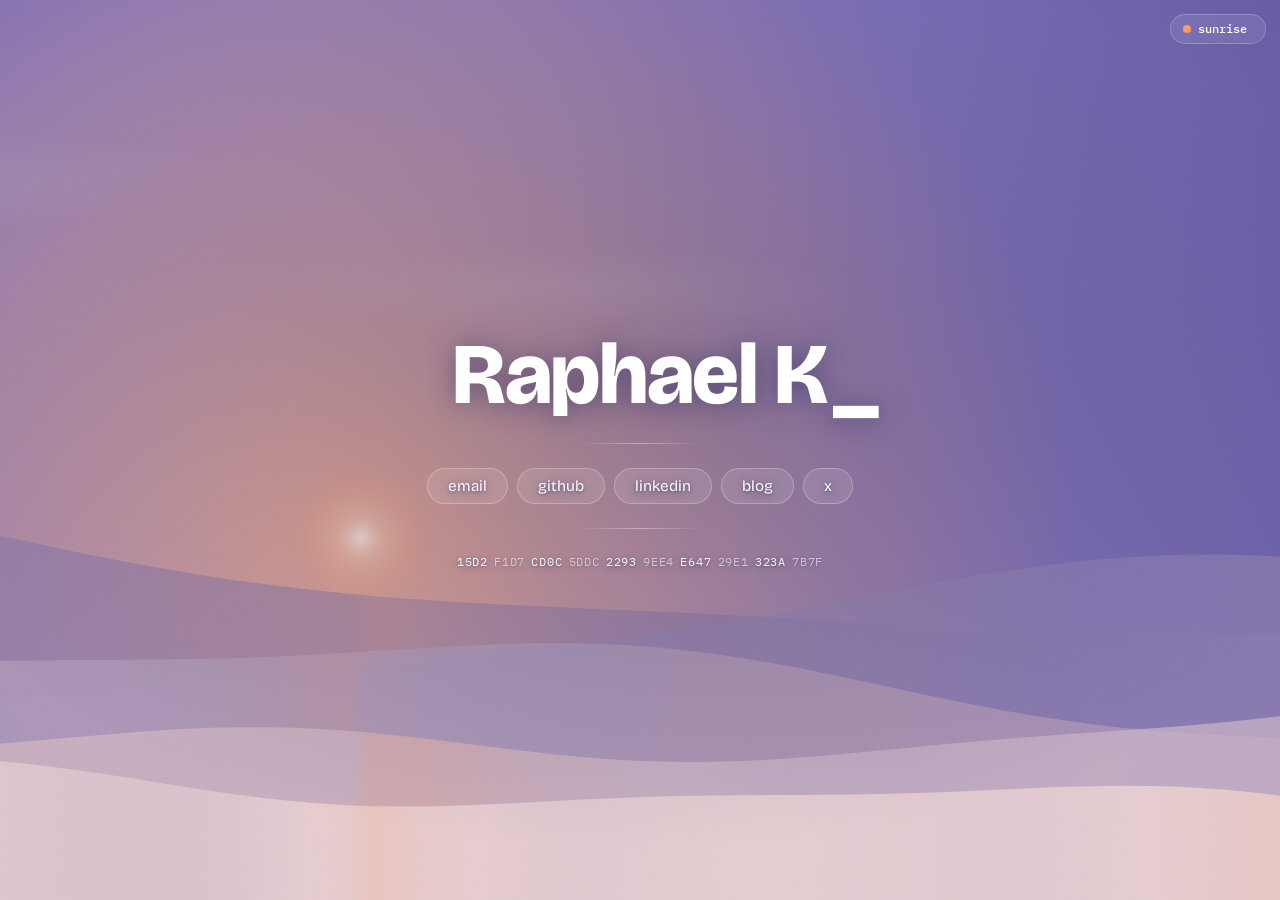
==== index.html @ a86c5ae1 "Always-visible night moon, faster directional waves, lunar tides, layout - The moon now always shows" ====
<!DOCTYPE html>
<html lang="en">
<head>
<meta charset="utf-8">
<title>Raphael Karger</title>
<meta name="description" content="Raphael Karger — developer, security engineer, security researcher.">
<meta name="author" content="Raphael Karger">
<meta name="viewport" content="width=device-width, initial-scale=1">
<link rel="shortcut icon" href="favicon.ico" type="image/x-icon">
<link rel="stylesheet" href="assets/css/main.css">
<script src="assets/js/scene.js" defer></script>
</head>
<body>
<canvas id="scene" aria-hidden="true"></canvas>
<div class="grain" aria-hidden="true"></div>
<div class="scrim" aria-hidden="true"></div>

<button id="chip" type="button" aria-expanded="false" aria-controls="panel">
	<span class="orb" aria-hidden="true"></span><span id="phase">&hellip;</span><span class="more" id="chip-more"></span>
</button>

<div id="panel" hidden>
	<input id="scrub" type="range" min="0" max="1439" step="5" aria-label="Scrub time of day (minutes since midnight)">
	<div class="row">
		<button id="live-btn" type="button">live</button>
		<button id="geo-btn" type="button">use precise location</button>
	</div>
	<div id="mode-line">approximate &middot; clock time</div>
</div>

<main>
	<h1 aria-label="Raphael Karger"><span class="name-wrap"><span id="name">Raphael Karger</span><span class="cursor" aria-hidden="true">_</span></span></h1>
	<div class="sep" aria-hidden="true"></div>
	<nav class="links" aria-label="Links">
		<a class="pill" href="mailto:site@karger.is">email</a>
		<a class="pill" href="https://github.com/rek7" target="_blank" rel="noopener">github</a>
		<a class="pill" href="https://www.linkedin.com/in/raphael-karger/" target="_blank" rel="noopener">linkedin</a>
		<a class="pill" href="https://blog.raphael.karger.is" target="_blank" rel="noopener">blog</a>
		<a class="pill" href="https://x.com/pwnszn" target="_blank" rel="noopener">x</a>
	</nav>
	<div class="sep" aria-hidden="true"></div>
	<button id="fp" type="button" aria-label="Copy PGP fingerprint">
		<span class="g">15D2</span><span class="g">F1D7</span><span class="g">CD0C</span><span class="g">5DDC</span><span class="g">2293</span><span class="g">9EE4</span><span class="g">E647</span><span class="g">29E1</span><span class="g">323A</span><span class="g">7B75</span>
		<span id="fp-note" role="status">copied</span>
	</button>
</main>

</body>
</html>
---- assets/css/main.css ----
/* ---------- fonts (self-hosted) ---------- */

@font-face {
	font-family: 'Bricolage Grotesque';
	src: url('../fonts/BricolageGrotesque-var.woff2') format('woff2');
	font-weight: 200 800;
	font-style: normal;
	font-display: swap;
}

@font-face {
	font-family: 'IBM Plex Mono';
	src: url('../fonts/IBMPlexMono-400.woff2') format('woff2');
	font-weight: 400;
	font-style: normal;
	font-display: swap;
}

@font-face {
	font-family: 'IBM Plex Mono';
	src: url('../fonts/IBMPlexMono-500.woff2') format('woff2');
	font-weight: 500;
	font-style: normal;
	font-display: swap;
}

/* ---------- base ---------- */

:root {
	/* text protection: these exist so the sun can pass directly behind the
	   content at any hour without destroying legibility. Do not remove. */
	--shadow-display: 0 2px 26px rgba(35, 38, 96, 0.5);
	--shadow-small: 0 1px 3px rgba(35, 38, 96, 0.45), 0 2px 12px rgba(35, 38, 96, 0.4);
	--mono: 'IBM Plex Mono', ui-monospace, monospace;
}

* { margin: 0; padding: 0; box-sizing: border-box; }

html, body { height: 100%; }

body {
	font-family: 'Bricolage Grotesque', system-ui, sans-serif;
	color: #fff;
	background: #14163a;
	overflow: hidden;
}

:focus-visible { outline: 2px solid rgba(255, 255, 255, 0.75); outline-offset: 2px; }

/* ---------- scene layers ---------- */

#scene {
	position: fixed;
	inset: 0;
	width: 100%;
	height: 100%;
	animation: fade-in 1.6s ease both;
}

.grain {
	position: fixed;
	inset: 0;
	pointer-events: none;
	opacity: 0.035;
	background-image: url("data:image/svg+xml,%3Csvg xmlns='http://www.w3.org/2000/svg' width='160' height='160'%3E%3Cfilter id='n'%3E%3CfeTurbulence type='fractalNoise' baseFrequency='.85' numOctaves='2' stitchTiles='stitch'/%3E%3C/filter%3E%3Crect width='160' height='160' filter='url(%23n)'/%3E%3C/svg%3E");
}

.scrim {
	position: fixed;
	inset: 0;
	pointer-events: none;
	background: radial-gradient(90% 72% at 50% 44%, rgba(22, 24, 64, 0.22), rgba(22, 24, 64, 0) 70%);
}

/* ---------- content ---------- */

main {
	position: fixed;
	inset: 0;
	display: flex;
	flex-direction: column;
	align-items: center;
	justify-content: center;
	text-align: center;
	padding: 0 1.2rem;
}

h1 {
	font-size: clamp(2.7rem, 7.5vw, 5.4rem);
	font-weight: 800;
	letter-spacing: -0.015em;
	line-height: 1.02;
	text-shadow: var(--shadow-display);
	animation: rise 0.9s cubic-bezier(0.2, 0.7, 0.2, 1) 0.15s both;
}

/* the cursor hangs outside the layout box so the name itself centers truly */
.name-wrap {
	position: relative;
	display: inline-block;
}

.cursor {
	position: absolute;
	left: 100%;
	margin-left: 0.06em;
	animation: blink 1.15s steps(1, end) infinite;
}

.sep {
	width: 120px;
	height: 1px;
	margin: 1.5rem auto;
	background: linear-gradient(90deg, rgba(255, 255, 255, 0), rgba(255, 255, 255, 0.4), rgba(255, 255, 255, 0));
	animation: rise 0.9s cubic-bezier(0.2, 0.7, 0.2, 1) 0.35s both;
}

@keyframes blink {
	0% { opacity: 1; }
	50% { opacity: 0; }
	100% { opacity: 1; }
}

.links {
	display: flex;
	flex-wrap: wrap;
	justify-content: center;
	gap: 0.6rem;
	animation: rise 0.9s cubic-bezier(0.2, 0.7, 0.2, 1) 0.45s both;
}

.pill {
	font-weight: 400;
	font-size: 0.95rem;
	color: #fff;
	text-decoration: none;
	padding: 0.5em 1.3em;
	border-radius: 999px;
	background: rgba(255, 255, 255, 0.1);
	border: 1px solid rgba(255, 255, 255, 0.26);
	-webkit-backdrop-filter: blur(10px);
	backdrop-filter: blur(10px);
	text-shadow: var(--shadow-small);
	transition: background 0.25s ease, transform 0.25s ease;
}

.pill:hover { background: rgba(255, 255, 255, 0.19); transform: translateY(-1px); }

#fp {
	position: relative;
	display: flex;
	flex-wrap: wrap;
	justify-content: center;
	gap: 0.5em;
	background: none;
	border: 0;
	color: #fff;
	font-family: var(--mono);
	font-weight: 400;
	font-size: clamp(0.62rem, 1.8vw, 0.78rem);
	letter-spacing: 0.06em;
	cursor: pointer;
	text-shadow: var(--shadow-small);
	animation: rise 0.9s cubic-bezier(0.2, 0.7, 0.2, 1) 0.6s both;
}

#fp .g { opacity: 0.95; }
#fp .g:nth-child(even) { opacity: 0.55; }

#fp-note {
	position: absolute;
	top: 100%;
	left: 50%;
	transform: translate(-50%, 0.7em);
	font-size: 0.9em;
	opacity: 0;
	transition: opacity 0.35s ease;
	pointer-events: none;
}

#fp-note.show { opacity: 0.85; }

/* ---------- status chip + panel ---------- */

#chip {
	position: fixed;
	top: 14px;
	right: 14px;
	z-index: 5;
	display: flex;
	align-items: center;
	gap: 0.6em;
	font-family: var(--mono);
	font-weight: 500;
	font-size: 0.72rem;
	color: #fff;
	background: rgba(255, 255, 255, 0.09);
	border: 1px solid rgba(255, 255, 255, 0.22);
	border-radius: 999px;
	padding: 0.55em 1em;
	-webkit-backdrop-filter: blur(10px);
	backdrop-filter: blur(10px);
	cursor: pointer;
	animation: rise 0.9s cubic-bezier(0.2, 0.7, 0.2, 1) 0.85s both;
}

#chip .orb {
	width: 0.68em;
	height: 0.68em;
	border-radius: 50%;
	background: #fff;
	flex: none;
}

#chip .more {
	max-width: 0;
	overflow: hidden;
	white-space: nowrap;
	opacity: 0;
	transition: max-width 0.5s ease, opacity 0.4s ease;
}

#chip:hover .more, #chip:focus-visible .more, #chip.open .more {
	max-width: 34ch;
	opacity: 0.9;
}

#panel {
	position: fixed;
	top: 58px;
	right: 14px;
	z-index: 5;
	width: min(300px, calc(100vw - 28px));
	padding: 1rem;
	border-radius: 14px;
	background: rgba(30, 32, 80, 0.38);
	border: 1px solid rgba(255, 255, 255, 0.2);
	-webkit-backdrop-filter: blur(14px);
	backdrop-filter: blur(14px);
	font-family: var(--mono);
	font-size: 0.72rem;
	color: #fff;
	display: flex;
	flex-direction: column;
	gap: 0.75rem;
}

#panel[hidden] { display: none; }

#scrub { width: 100%; accent-color: #fff; cursor: pointer; }

#panel .row { display: flex; gap: 0.5rem; }

#panel .row button {
	font-family: var(--mono);
	font-weight: 500;
	font-size: 0.72rem;
	color: #fff;
	background: rgba(255, 255, 255, 0.1);
	border: 1px solid rgba(255, 255, 255, 0.24);
	border-radius: 999px;
	padding: 0.45em 1em;
	cursor: pointer;
	transition: background 0.25s ease;
}

#panel .row button:hover { background: rgba(255, 255, 255, 0.2); }

#mode-line { opacity: 0.72; }

/* ---------- motion ---------- */

@keyframes rise {
	from { opacity: 0; transform: translateY(14px); }
	to { opacity: 1; transform: none; }
}

@keyframes fade-in { from { opacity: 0; } }

@media (prefers-reduced-motion: reduce) {
	*, *::before, *::after {
		animation: none !important;
		transition: none !important;
	}
}
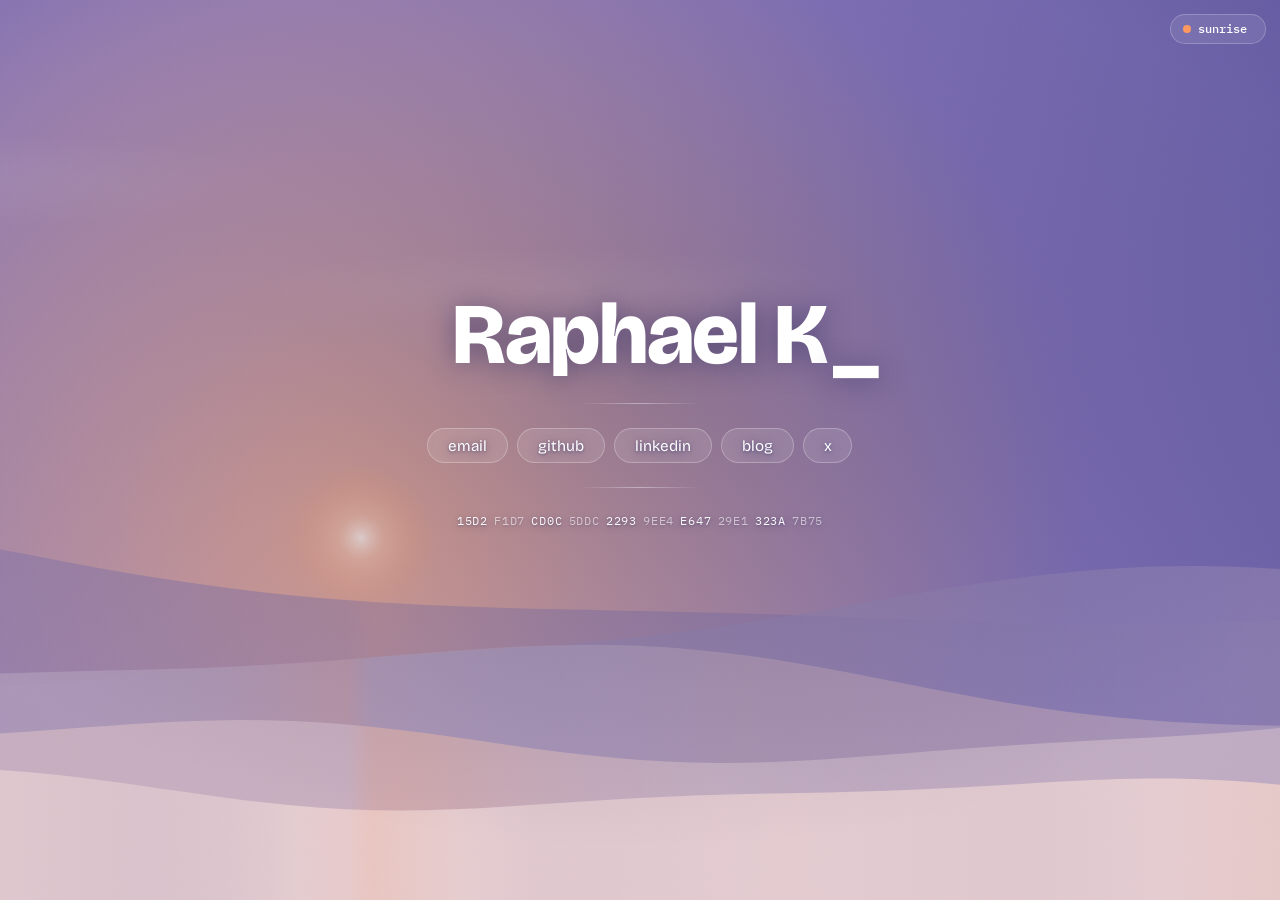
==== commit 21f2809b: "Copy check pill, gated entrance choreography, pill scramble, calmer edges - The fingerprint's "copie" ====
--- a/index.html
+++ b/index.html
@@ -9,6 +9,7 @@
 <link rel="shortcut icon" href="favicon.ico" type="image/x-icon">
 <link rel="stylesheet" href="assets/css/main.css">
 <script src="assets/js/scene.js" defer></script>
+<noscript><style>* { animation: none !important; }</style></noscript>
 </head>
 <body>
 <canvas id="scene" aria-hidden="true"></canvas>
@@ -41,7 +42,7 @@
 	<div class="sep" aria-hidden="true"></div>
 	<button id="fp" type="button" aria-label="Copy PGP fingerprint">
 		<span class="g">15D2</span><span class="g">F1D7</span><span class="g">CD0C</span><span class="g">5DDC</span><span class="g">2293</span><span class="g">9EE4</span><span class="g">E647</span><span class="g">29E1</span><span class="g">323A</span><span class="g">7B75</span>
-		<span id="fp-note" role="status">copied</span>
+		<span id="fp-note" role="status"><svg viewBox="0 0 12 12" aria-hidden="true"><path d="M2 6.2 5 9l5-6" fill="none" stroke="currentColor" stroke-width="1.6" stroke-linecap="round" stroke-linejoin="round"/></svg>copied</span>
 	</button>
 </main>
 
--- a/assets/css/main.css
+++ b/assets/css/main.css
@@ -82,7 +82,16 @@
 	align-items: center;
 	justify-content: center;
 	text-align: center;
-	padding: 0 1.2rem;
+	padding: 0 1.2rem 9vh;
+}
+
+/* the whole entrance holds until the first frame has painted (body.ready,
+   set on load) so refreshes get the same choreography as first visits */
+body:not(.ready) #scene,
+body:not(.ready) #chip,
+body:not(.ready) main,
+body:not(.ready) main * {
+	animation-play-state: paused !important;
 }
 
 h1 {
@@ -171,14 +180,26 @@
 	position: absolute;
 	top: 100%;
 	left: 50%;
-	transform: translate(-50%, 0.7em);
-	font-size: 0.9em;
+	transform: translate(-50%, 0.9em);
+	display: inline-flex;
+	align-items: center;
+	gap: 0.45em;
+	padding: 0.4em 1em;
+	border-radius: 999px;
+	background: rgba(255, 255, 255, 0.14);
+	border: 1px solid rgba(255, 255, 255, 0.3);
+	-webkit-backdrop-filter: blur(10px);
+	backdrop-filter: blur(10px);
+	font-size: 0.95em;
+	white-space: nowrap;
 	opacity: 0;
 	transition: opacity 0.35s ease;
 	pointer-events: none;
 }
 
-#fp-note.show { opacity: 0.85; }
+#fp-note svg { width: 1em; height: 1em; }
+
+#fp-note.show { opacity: 1; }
 
 /* ---------- status chip + panel ---------- */
 
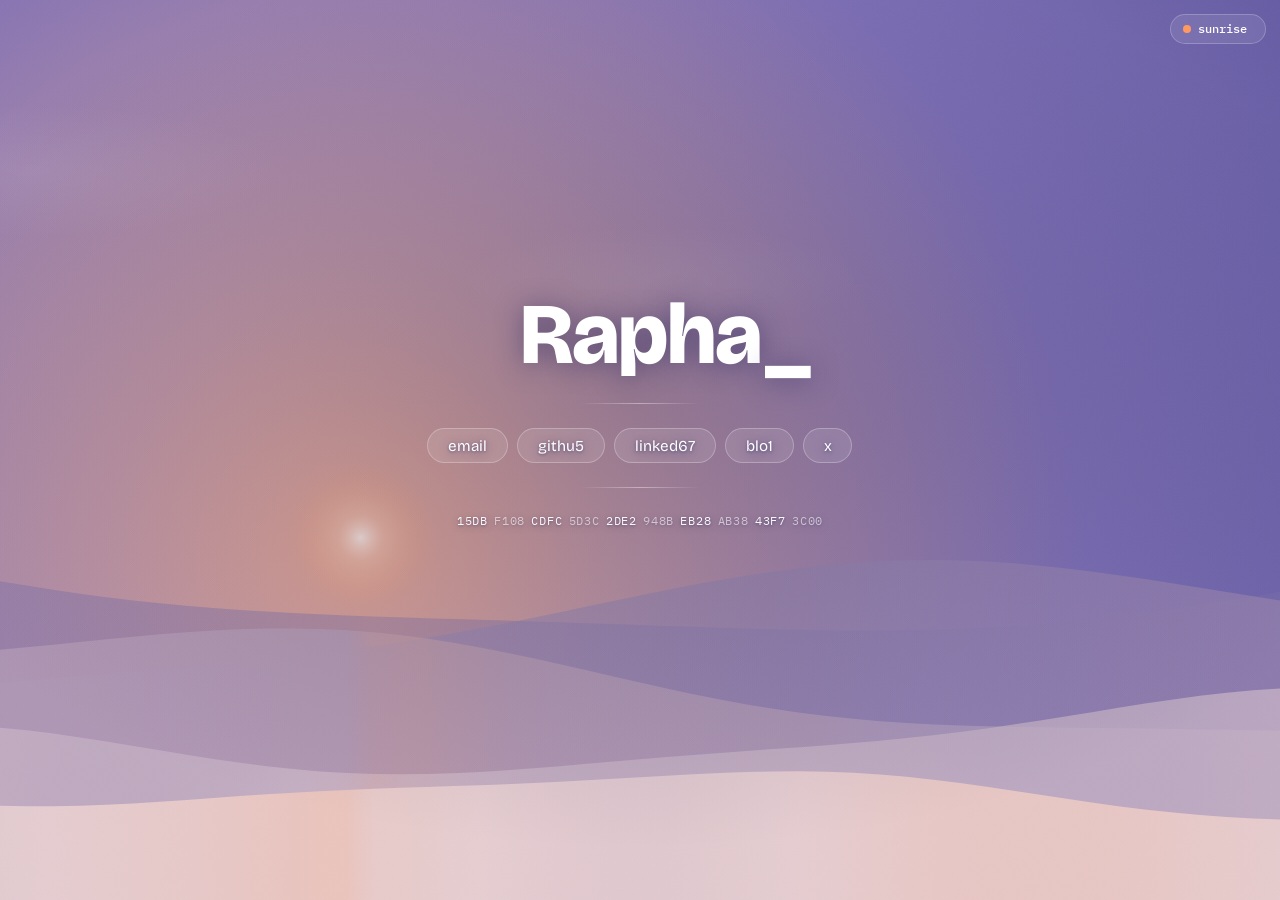
==== commit a2231116: "Livelier sea with real tide/breeze physics, sky hover cards, slower entrance - Waves: bigger amplitu" ====
--- a/index.html
+++ b/index.html
@@ -29,6 +29,8 @@
 	<div id="mode-line">approximate &middot; clock time</div>
 </div>
 
+<div id="sky-tip" aria-hidden="true" hidden></div>
+
 <main>
 	<h1 aria-label="Raphael Karger"><span class="name-wrap"><span id="name">Raphael Karger</span><span class="cursor" aria-hidden="true">_</span></span></h1>
 	<div class="sep" aria-hidden="true"></div>
--- a/assets/css/main.css
+++ b/assets/css/main.css
@@ -54,7 +54,7 @@
 	inset: 0;
 	width: 100%;
 	height: 100%;
-	animation: fade-in 1.6s ease both;
+	animation: fade-in 2.4s ease both;
 }
 
 .grain {
@@ -83,6 +83,31 @@
 	justify-content: center;
 	text-align: center;
 	padding: 0 1.2rem 9vh;
+	/* hovers fall through to the sky; interactive elements re-enable below */
+	pointer-events: none;
+}
+
+main a, main button {
+	pointer-events: auto;
+}
+
+#sky-tip {
+	position: fixed;
+	z-index: 4;
+	transform: translate(-50%, 0);
+	font-family: var(--mono);
+	font-size: 0.72rem;
+	line-height: 1.9;
+	text-align: center;
+	color: #fff;
+	white-space: nowrap;
+	padding: 0.5em 1.1em;
+	border-radius: 12px;
+	background: rgba(30, 32, 80, 0.4);
+	border: 1px solid rgba(255, 255, 255, 0.24);
+	-webkit-backdrop-filter: blur(10px);
+	backdrop-filter: blur(10px);
+	pointer-events: none;
 }
 
 /* the whole entrance holds until the first frame has painted (body.ready,
@@ -100,7 +125,7 @@
 	letter-spacing: -0.015em;
 	line-height: 1.02;
 	text-shadow: var(--shadow-display);
-	animation: rise 0.9s cubic-bezier(0.2, 0.7, 0.2, 1) 0.15s both;
+	animation: rise 1.35s cubic-bezier(0.2, 0.7, 0.2, 1) 0.25s both;
 }
 
 /* the cursor hangs outside the layout box so the name itself centers truly */
@@ -121,7 +146,7 @@
 	height: 1px;
 	margin: 1.5rem auto;
 	background: linear-gradient(90deg, rgba(255, 255, 255, 0), rgba(255, 255, 255, 0.4), rgba(255, 255, 255, 0));
-	animation: rise 0.9s cubic-bezier(0.2, 0.7, 0.2, 1) 0.35s both;
+	animation: rise 1.35s cubic-bezier(0.2, 0.7, 0.2, 1) 0.5s both;
 }
 
 @keyframes blink {
@@ -135,7 +160,7 @@
 	flex-wrap: wrap;
 	justify-content: center;
 	gap: 0.6rem;
-	animation: rise 0.9s cubic-bezier(0.2, 0.7, 0.2, 1) 0.45s both;
+	animation: rise 1.35s cubic-bezier(0.2, 0.7, 0.2, 1) 0.7s both;
 }
 
 .pill {
@@ -170,7 +195,7 @@
 	letter-spacing: 0.06em;
 	cursor: pointer;
 	text-shadow: var(--shadow-small);
-	animation: rise 0.9s cubic-bezier(0.2, 0.7, 0.2, 1) 0.6s both;
+	animation: rise 1.35s cubic-bezier(0.2, 0.7, 0.2, 1) 0.9s both;
 }
 
 #fp .g { opacity: 0.95; }
@@ -222,7 +247,7 @@
 	-webkit-backdrop-filter: blur(10px);
 	backdrop-filter: blur(10px);
 	cursor: pointer;
-	animation: rise 0.9s cubic-bezier(0.2, 0.7, 0.2, 1) 0.85s both;
+	animation: rise 1.35s cubic-bezier(0.2, 0.7, 0.2, 1) 1.3s both;
 }
 
 #chip .orb {
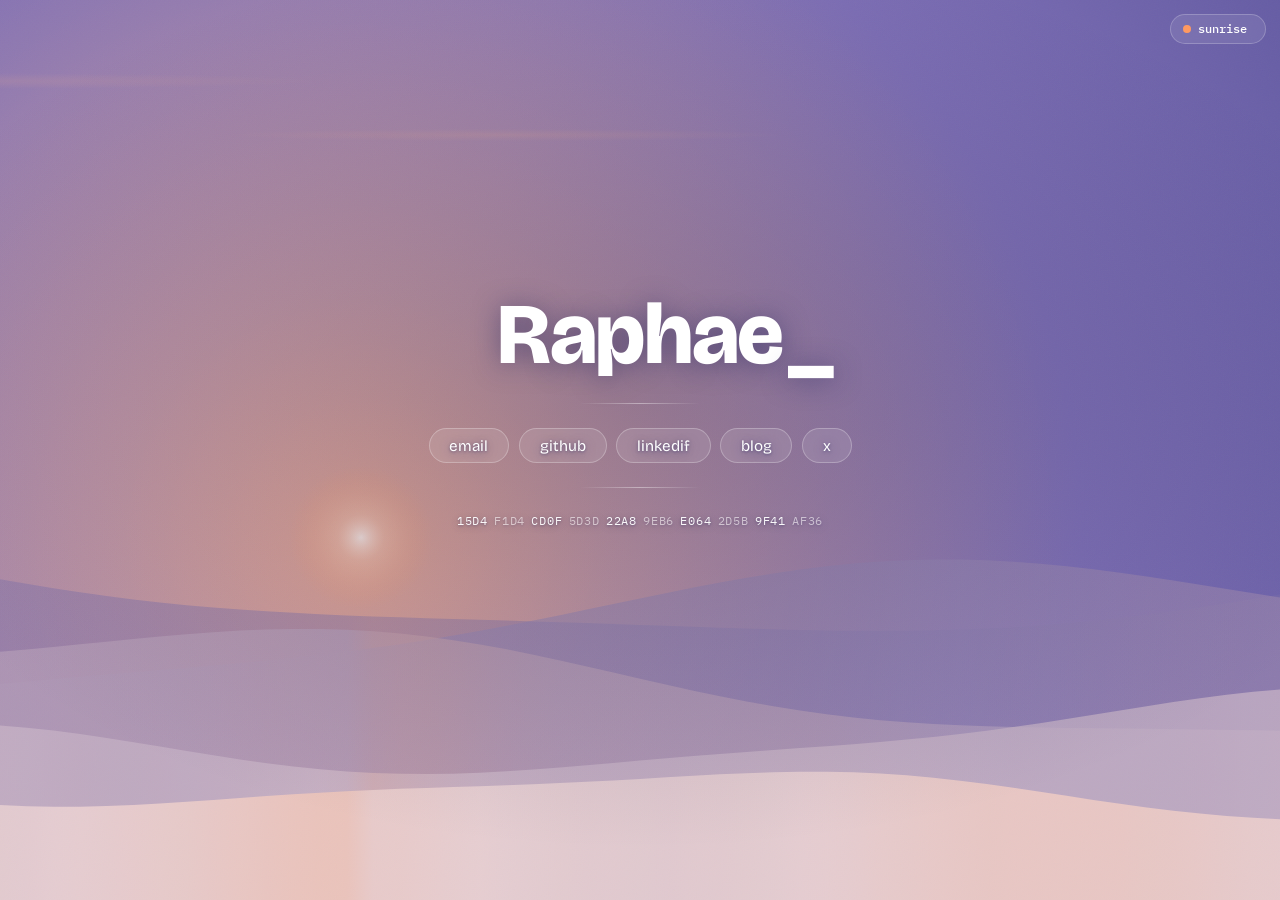
==== commit 3fca0ea0: "Document the design system for future agents; scene-matched favicon - CLAUDE.md captures the holism " ====
--- a/index.html
+++ b/index.html
@@ -6,7 +6,9 @@
 <meta name="description" content="Raphael Karger — developer, security engineer, security researcher.">
 <meta name="author" content="Raphael Karger">
 <meta name="viewport" content="width=device-width, initial-scale=1">
-<link rel="shortcut icon" href="favicon.ico" type="image/x-icon">
+<link rel="icon" type="image/svg+xml" href="favicon.svg">
+<link rel="icon" type="image/png" sizes="512x512" href="favicon.png">
+<link rel="apple-touch-icon" href="favicon.png">
 <link rel="stylesheet" href="assets/css/main.css">
 <script src="assets/js/scene.js" defer></script>
 <noscript><style>* { animation: none !important; }</style></noscript>
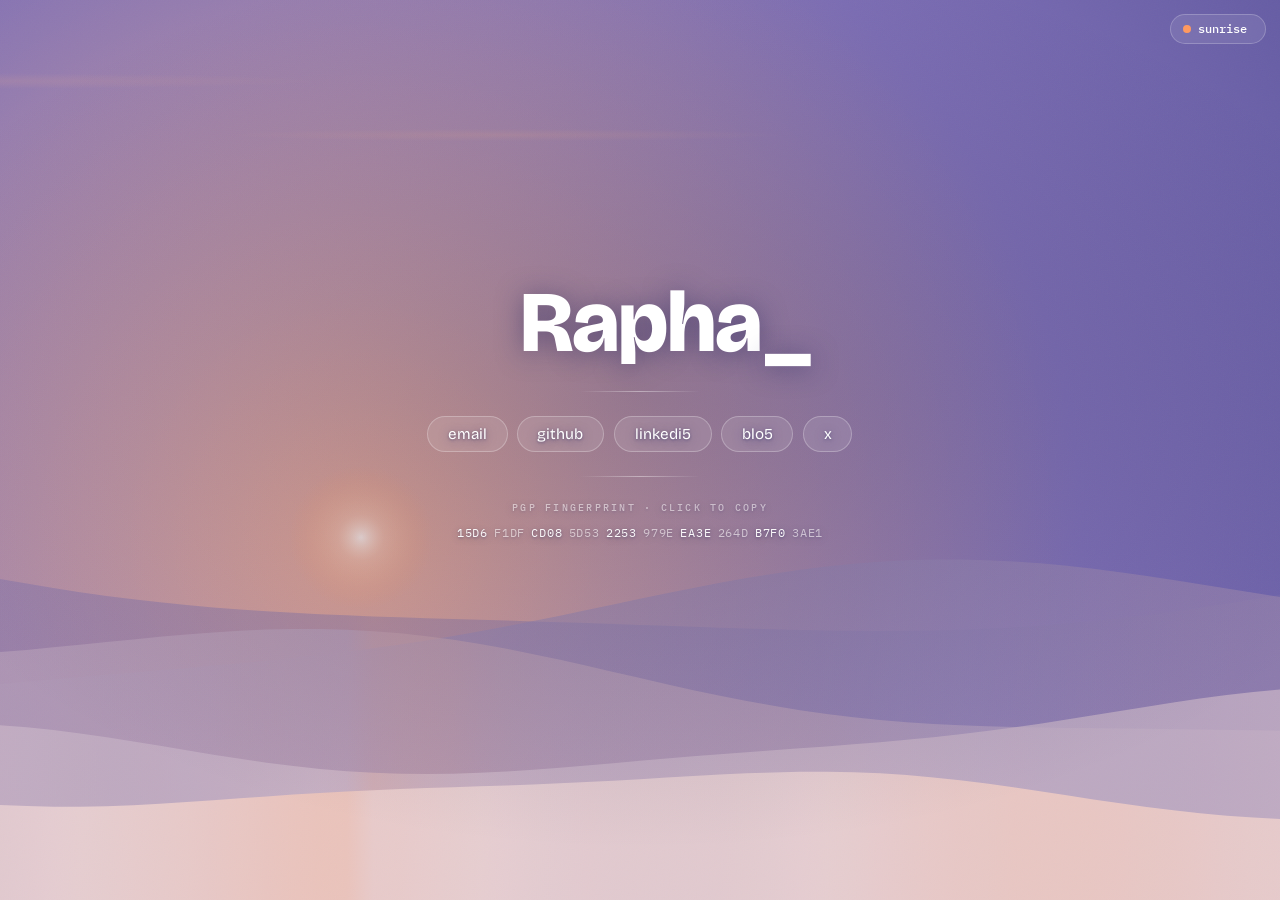
==== commit 1585e88c: "Label the PGP fingerprint, crossfade the moon, higher-contrast favicon - The fingerprint now says wh" ====
--- a/index.html
+++ b/index.html
@@ -44,7 +44,8 @@
 		<a class="pill" href="https://x.com/pwnszn" target="_blank" rel="noopener">x</a>
 	</nav>
 	<div class="sep" aria-hidden="true"></div>
-	<button id="fp" type="button" aria-label="Copy PGP fingerprint">
+	<button id="fp" type="button" aria-label="Copy PGP fingerprint" title="Copy PGP fingerprint">
+		<span class="fp-label" aria-hidden="true">pgp fingerprint &middot; click to copy</span>
 		<span class="g">15D2</span><span class="g">F1D7</span><span class="g">CD0C</span><span class="g">5DDC</span><span class="g">2293</span><span class="g">9EE4</span><span class="g">E647</span><span class="g">29E1</span><span class="g">323A</span><span class="g">7B75</span>
 		<span id="fp-note" role="status"><svg viewBox="0 0 12 12" aria-hidden="true"><path d="M2 6.2 5 9l5-6" fill="none" stroke="currentColor" stroke-width="1.6" stroke-linecap="round" stroke-linejoin="round"/></svg>copied</span>
 	</button>
--- a/assets/css/main.css
+++ b/assets/css/main.css
@@ -198,8 +198,18 @@
 	animation: rise 1.35s cubic-bezier(0.2, 0.7, 0.2, 1) 0.9s both;
 }
 
+#fp .fp-label {
+	width: 100%;
+	font-size: 0.82em;
+	font-weight: 500;
+	letter-spacing: 0.22em;
+	text-transform: uppercase;
+	opacity: 0.5;
+	margin-bottom: 0.4em;
+}
+
 #fp .g { opacity: 0.95; }
-#fp .g:nth-child(even) { opacity: 0.55; }
+#fp .g:nth-child(odd) { opacity: 0.55; }
 
 #fp-note {
 	position: absolute;
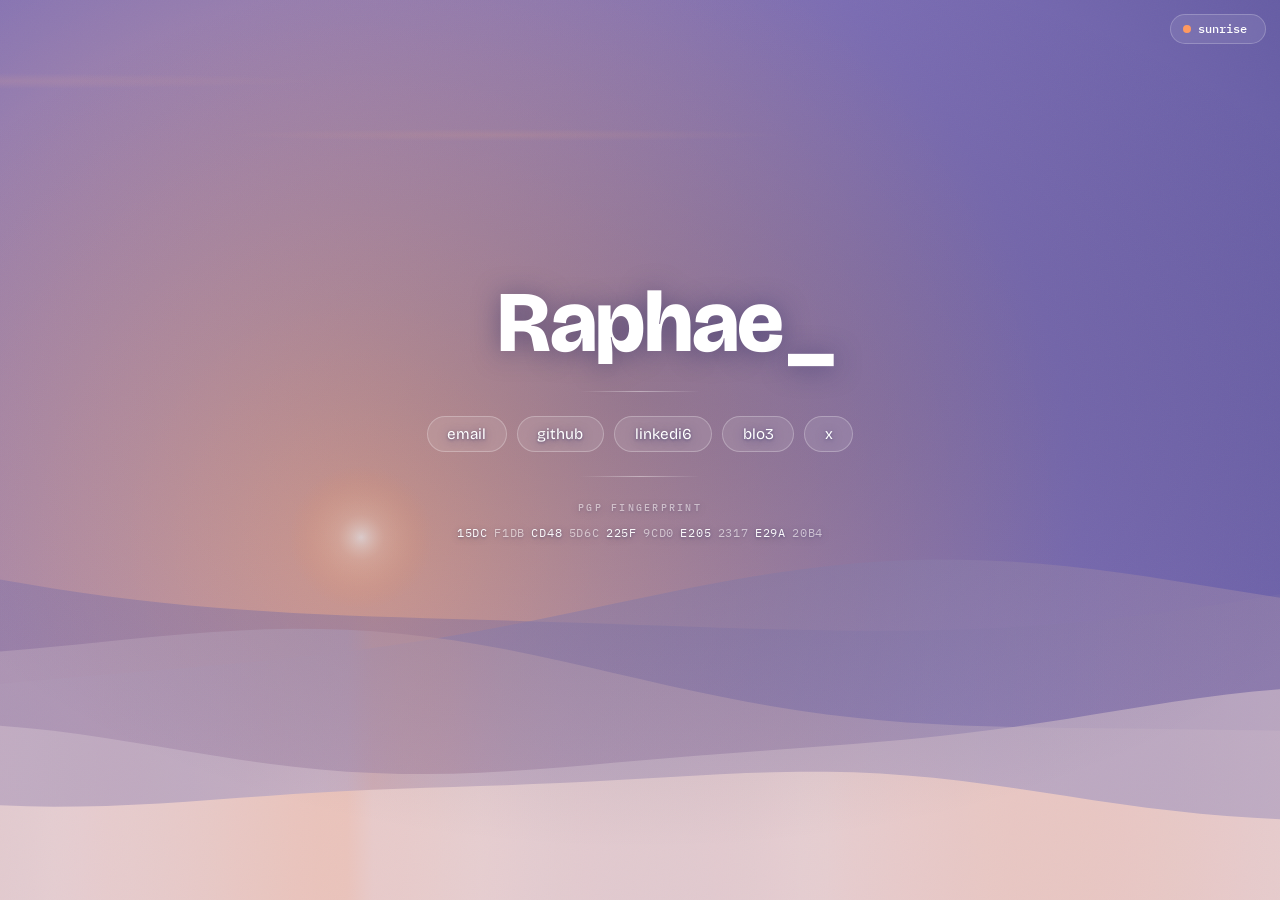
==== commit ee745ddd: "Trim the fingerprint label to just "pgp fingerprint" The copy affordance stays discoverable via the " ====
--- a/index.html
+++ b/index.html
@@ -45,7 +45,7 @@
 	</nav>
 	<div class="sep" aria-hidden="true"></div>
 	<button id="fp" type="button" aria-label="Copy PGP fingerprint" title="Copy PGP fingerprint">
-		<span class="fp-label" aria-hidden="true">pgp fingerprint &middot; click to copy</span>
+		<span class="fp-label" aria-hidden="true">pgp fingerprint</span>
 		<span class="g">15D2</span><span class="g">F1D7</span><span class="g">CD0C</span><span class="g">5DDC</span><span class="g">2293</span><span class="g">9EE4</span><span class="g">E647</span><span class="g">29E1</span><span class="g">323A</span><span class="g">7B75</span>
 		<span id="fp-note" role="status"><svg viewBox="0 0 12 12" aria-hidden="true"><path d="M2 6.2 5 9l5-6" fill="none" stroke="currentColor" stroke-width="1.6" stroke-linecap="round" stroke-linejoin="round"/></svg>copied</span>
 	</button>
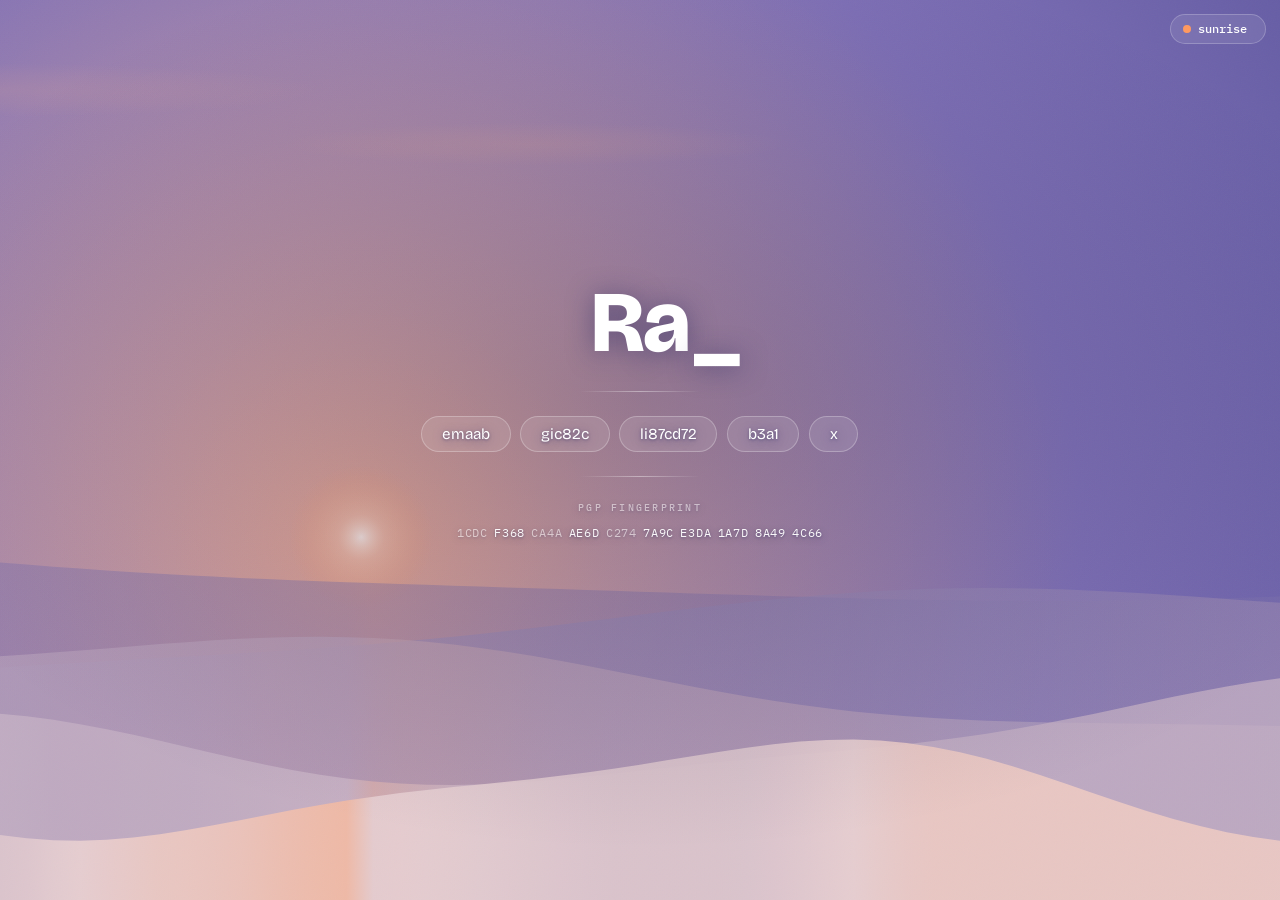
==== commit f9308112: "Cross-viewport audit fixes: moon placement, wraps, cursor, cirrus Findings from a four-agent screen-" ====
--- a/index.html
+++ b/index.html
@@ -46,7 +46,7 @@
 	<div class="sep" aria-hidden="true"></div>
 	<button id="fp" type="button" aria-label="Copy PGP fingerprint" title="Copy PGP fingerprint">
 		<span class="fp-label" aria-hidden="true">pgp fingerprint</span>
-		<span class="g">15D2</span><span class="g">F1D7</span><span class="g">CD0C</span><span class="g">5DDC</span><span class="g">2293</span><span class="g">9EE4</span><span class="g">E647</span><span class="g">29E1</span><span class="g">323A</span><span class="g">7B75</span>
+		<span class="fp-half"><span class="g">15D2</span><span class="g">F1D7</span><span class="g">CD0C</span><span class="g">5DDC</span><span class="g">2293</span></span><span class="fp-half"><span class="g">9EE4</span><span class="g">E647</span><span class="g">29E1</span><span class="g">323A</span><span class="g">7B75</span></span>
 		<span id="fp-note" role="status"><svg viewBox="0 0 12 12" aria-hidden="true"><path d="M2 6.2 5 9l5-6" fill="none" stroke="currentColor" stroke-width="1.6" stroke-linecap="round" stroke-linejoin="round"/></svg>copied</span>
 	</button>
 </main>
--- a/assets/css/main.css
+++ b/assets/css/main.css
@@ -54,7 +54,7 @@
 	inset: 0;
 	width: 100%;
 	height: 100%;
-	animation: fade-in 2.4s ease both;
+	animation: fade-in 3.5s ease both;
 }
 
 .grain {
@@ -125,7 +125,7 @@
 	letter-spacing: -0.015em;
 	line-height: 1.02;
 	text-shadow: var(--shadow-display);
-	animation: rise 1.35s cubic-bezier(0.2, 0.7, 0.2, 1) 0.25s both;
+	animation: rise 2s cubic-bezier(0.2, 0.7, 0.2, 1) 0.4s both;
 }
 
 /* the cursor hangs outside the layout box so the name itself centers truly */
@@ -141,12 +141,18 @@
 	animation: blink 1.15s steps(1, end) infinite;
 }
 
+/* tiny screens wrap the name to two lines; there the absolute cursor would
+   detach to the box edge, so let it flow after the last character instead */
+@media (max-width: 380px) {
+	.cursor { position: static; margin-left: 0.08em; }
+}
+
 .sep {
 	width: 120px;
 	height: 1px;
 	margin: 1.5rem auto;
 	background: linear-gradient(90deg, rgba(255, 255, 255, 0), rgba(255, 255, 255, 0.4), rgba(255, 255, 255, 0));
-	animation: rise 1.35s cubic-bezier(0.2, 0.7, 0.2, 1) 0.5s both;
+	animation: rise 2s cubic-bezier(0.2, 0.7, 0.2, 1) 0.8s both;
 }
 
 @keyframes blink {
@@ -160,7 +166,7 @@
 	flex-wrap: wrap;
 	justify-content: center;
 	gap: 0.6rem;
-	animation: rise 1.35s cubic-bezier(0.2, 0.7, 0.2, 1) 0.7s both;
+	animation: rise 2s cubic-bezier(0.2, 0.7, 0.2, 1) 1.1s both;
 }
 
 .pill {
@@ -180,6 +186,12 @@
 
 .pill:hover { background: rgba(255, 255, 255, 0.19); transform: translateY(-1px); }
 
+/* narrow screens: cap the row width so five pills wrap as a balanced 3/2
+   instead of stranding one pill alone on the second row */
+@media (max-width: 520px) {
+	.links { max-width: 340px; }
+}
+
 #fp {
 	position: relative;
 	display: flex;
@@ -195,7 +207,7 @@
 	letter-spacing: 0.06em;
 	cursor: pointer;
 	text-shadow: var(--shadow-small);
-	animation: rise 1.35s cubic-bezier(0.2, 0.7, 0.2, 1) 0.9s both;
+	animation: rise 2s cubic-bezier(0.2, 0.7, 0.2, 1) 1.4s both;
 }
 
 #fp .fp-label {
@@ -208,8 +220,13 @@
 	margin-bottom: 0.4em;
 }
 
+/* the ten groups live in two halves of five, so a narrow screen wraps the
+   line as a balanced 5/5 instead of orphaning the last group */
+.fp-half { display: flex; gap: 0.5em; }
+
 #fp .g { opacity: 0.95; }
-#fp .g:nth-child(odd) { opacity: 0.55; }
+#fp .fp-half:nth-of-type(1) .g:nth-child(even) { opacity: 0.55; }
+#fp .fp-half:nth-of-type(2) .g:nth-child(odd) { opacity: 0.55; }
 
 #fp-note {
 	position: absolute;
@@ -257,7 +274,7 @@
 	-webkit-backdrop-filter: blur(10px);
 	backdrop-filter: blur(10px);
 	cursor: pointer;
-	animation: rise 1.35s cubic-bezier(0.2, 0.7, 0.2, 1) 1.3s both;
+	animation: rise 2s cubic-bezier(0.2, 0.7, 0.2, 1) 1.9s both;
 }
 
 #chip .orb {
@@ -276,9 +293,18 @@
 	transition: max-width 0.5s ease, opacity 0.4s ease;
 }
 
-#chip:hover .more, #chip:focus-visible .more, #chip.open .more {
+#chip:focus-visible .more, #chip.open .more {
 	max-width: 34ch;
 	opacity: 0.9;
+}
+
+/* hover expansion only where hover is a real thing — on touch screens the
+   sticky :hover state would leave the time permanently expanded */
+@media (hover: hover) {
+	#chip:hover .more {
+		max-width: 34ch;
+		opacity: 0.9;
+	}
 }
 
 #panel {
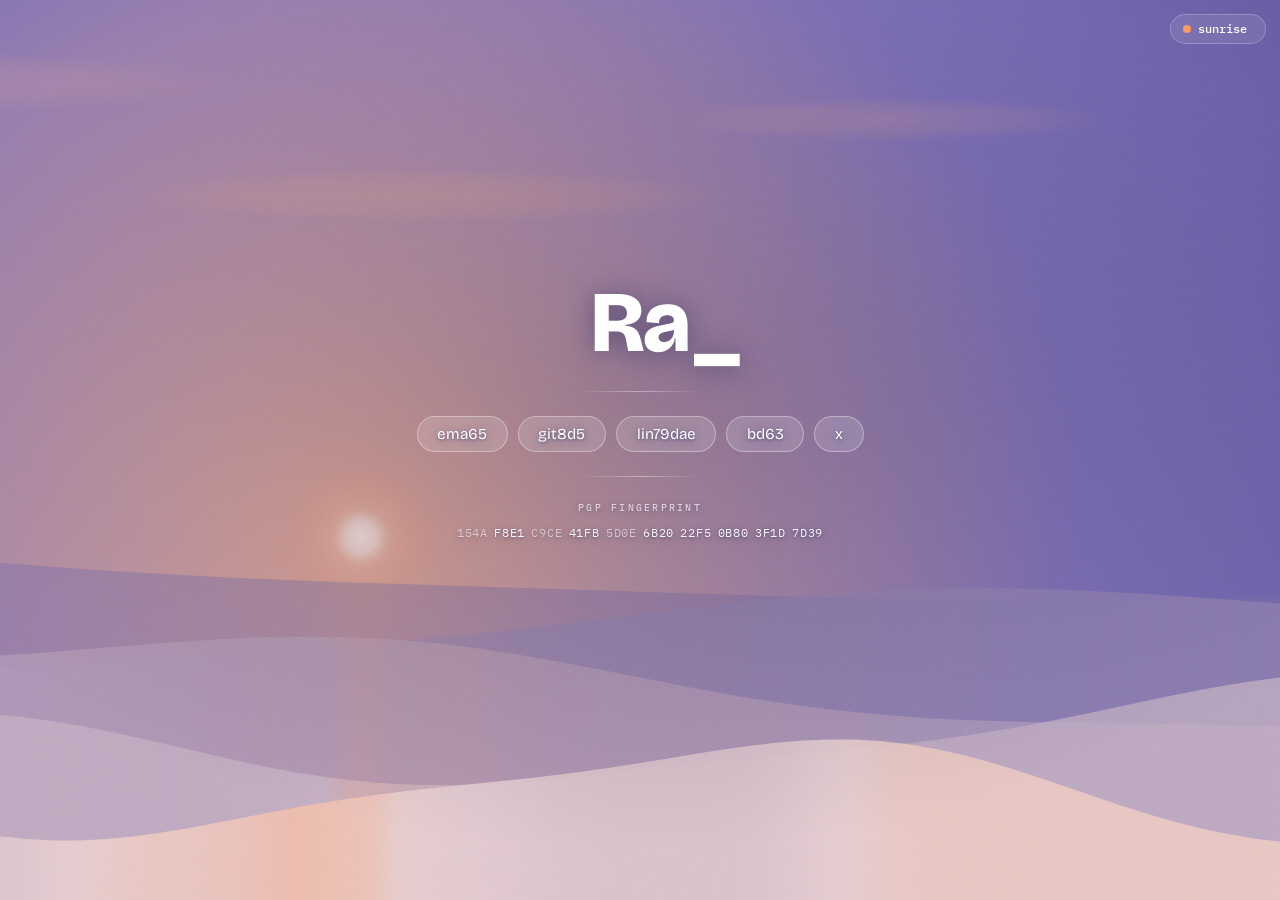
==== commit 3e34df05: "Smooth moon motion and add the green flash The moon's arc stand-in and real position now genuinely c" ====
--- a/index.html
+++ b/index.html
@@ -24,6 +24,9 @@
 
 <div id="panel" hidden>
 	<input id="scrub" type="range" min="0" max="1439" step="5" aria-label="Scrub time of day (minutes since midnight)">
+	<div class="row">
+		<button id="flash-btn" type="button">green flash</button>
+	</div>
 	<div class="row">
 		<button id="live-btn" type="button">live</button>
 		<button id="geo-btn" type="button">use precise location</button>
--- a/assets/css/main.css
+++ b/assets/css/main.css
@@ -176,15 +176,15 @@
 	text-decoration: none;
 	padding: 0.5em 1.3em;
 	border-radius: 999px;
-	background: rgba(255, 255, 255, 0.1);
-	border: 1px solid rgba(255, 255, 255, 0.26);
+	background: rgba(255, 255, 255, 0.14);
+	border: 1px solid rgba(255, 255, 255, 0.34);
 	-webkit-backdrop-filter: blur(10px);
 	backdrop-filter: blur(10px);
 	text-shadow: var(--shadow-small);
 	transition: background 0.25s ease, transform 0.25s ease;
 }
 
-.pill:hover { background: rgba(255, 255, 255, 0.19); transform: translateY(-1px); }
+.pill:hover { background: rgba(255, 255, 255, 0.24); transform: translateY(-1px); }
 
 /* narrow screens: cap the row width so five pills wrap as a balanced 3/2
    instead of stranding one pill alone on the second row */
@@ -216,7 +216,7 @@
 	font-weight: 500;
 	letter-spacing: 0.22em;
 	text-transform: uppercase;
-	opacity: 0.5;
+	opacity: 0.65;
 	margin-bottom: 0.4em;
 }
 
